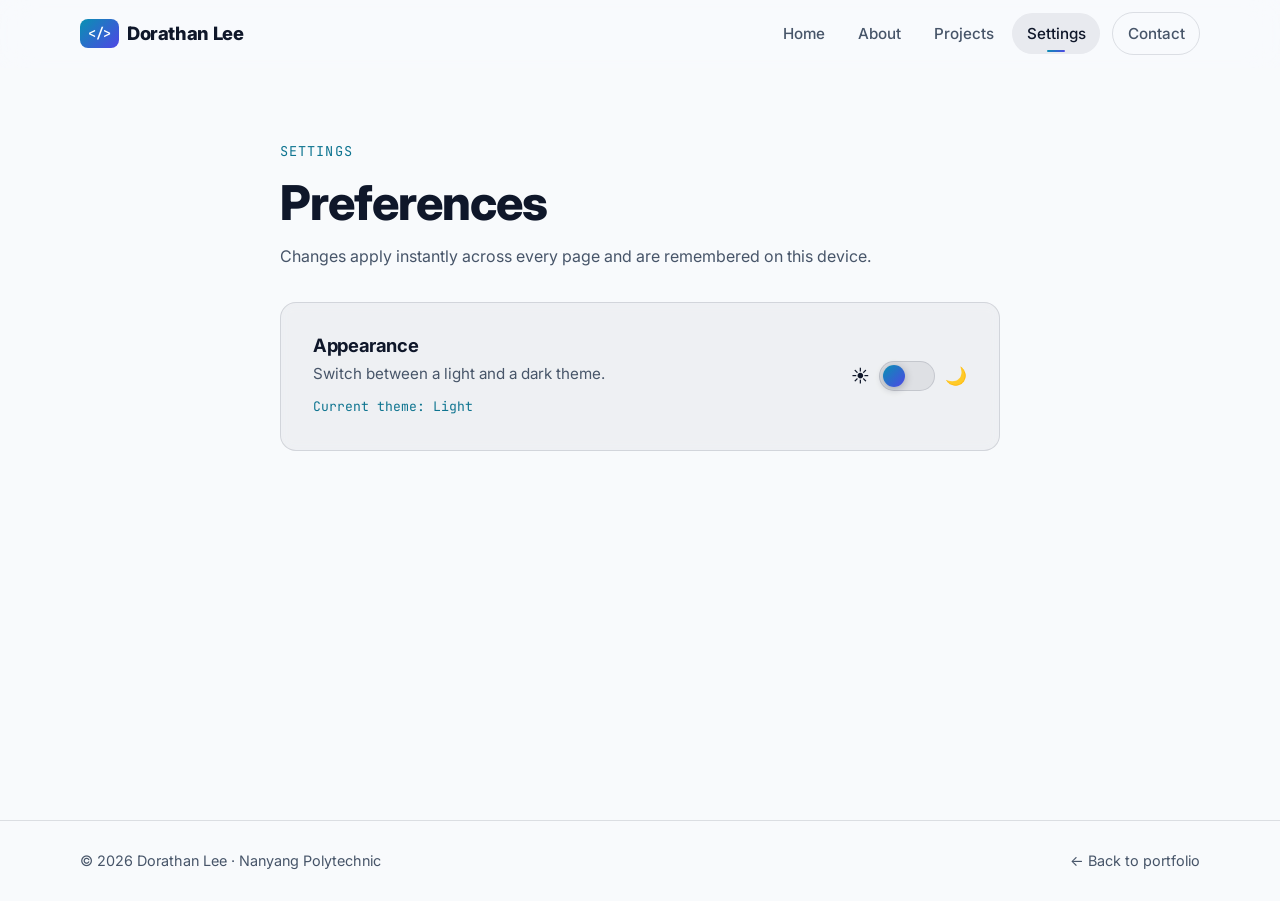
==== settings.html @ 397ababd "Initial portfolio commit" ====
<!DOCTYPE html>
<html lang="en" data-theme="light">
<head>
  <meta charset="UTF-8" />
  <meta name="viewport" content="width=device-width, initial-scale=1" />
  <title>Settings | Dorathan Lee</title>
  <meta name="description" content="Site settings: switch between light and dark themes." />
  <meta name="theme-color" content="#f8fafc" />
  <!-- Applies the saved theme (default: light) before first paint -->
  <script src="theme.js"></script>
  <link rel="preconnect" href="https://fonts.googleapis.com" />
  <link rel="preconnect" href="https://fonts.gstatic.com" crossorigin />
  <link href="https://fonts.googleapis.com/css2?family=Inter:wght@400;500;600;700;800&family=JetBrains+Mono:wght@400;500&display=swap" rel="stylesheet" />
  <link rel="stylesheet" href="styles.css" />
</head>
<body>
  <a class="skip-link" href="#main">Skip to content</a>

  <header class="site-header" id="header">
    <div class="container nav-wrap">
      <a href="index.html#home" class="logo" aria-label="Home">
        <span class="logo-mark">&lt;/&gt;</span> Dorathan Lee
      </a>
      <button class="nav-toggle" id="navToggle" aria-label="Toggle navigation" aria-expanded="false" aria-controls="navMenu">
        <span></span><span></span><span></span>
      </button>
      <nav class="nav-menu" id="navMenu" aria-label="Primary">
        <a href="index.html#home" class="nav-link">Home</a>
        <a href="index.html#about" class="nav-link">About</a>
        <a href="index.html#projects" class="nav-link">Projects</a>
        <a href="settings.html" class="nav-link active" aria-current="page">Settings</a>
        <a href="index.html#contact" class="nav-link nav-cta">Contact</a>
      </nav>
    </div>
  </header>

  <main id="main" class="settings-page">
    <div class="container settings-wrap">
      <header class="section-head">
        <p class="section-kicker">Settings</p>
        <h2>Preferences</h2>
        <p class="muted">Changes apply instantly across every page and are remembered on this device.</p>
      </header>

      <section class="card" aria-labelledby="themeHeading">
        <div class="setting-row">
          <div>
            <h3 id="themeHeading">Appearance</h3>
            <p>Switch between a light and a dark theme.</p>
            <span class="setting-state">Current theme: <span id="themeLabel">Light</span></span>
          </div>
          <label class="switch" for="themeToggle">
            <span class="switch-icon" aria-hidden="true">☀️</span>
            <input type="checkbox" id="themeToggle" role="switch" aria-label="Dark mode" />
            <span class="switch-track" aria-hidden="true"><span class="switch-thumb"></span></span>
            <span class="switch-icon" aria-hidden="true">🌙</span>
          </label>
        </div>
      </section>
    </div>
  </main>

  <footer class="site-footer">
    <div class="container footer-inner">
      <p>© <span id="year"></span> Dorathan Lee · Nanyang Polytechnic</p>
      <a href="index.html" class="to-top">← Back to portfolio</a>
    </div>
  </footer>

  <script src="script.js"></script>
</body>
</html>
---- styles.css ----
/* ===== Design tokens (LIGHT is the default) ===== */
:root {
  --bg: #f8fafc;
  --bg-alt: #eef2f7;
  --surface: rgba(15, 23, 42, 0.04);
  --surface-strong: rgba(15, 23, 42, 0.07);
  --border: rgba(15, 23, 42, 0.12);
  --text: #0f172a;
  --muted: #475569;
  --cyan: #0e7490;
  --indigo: #4f46e5;
  --grad-a: #0891b2;
  --grad-b: #4f46e5;
  --gradient: linear-gradient(135deg, var(--grad-a), var(--grad-b));
  --on-accent: #ffffff;
  --header-bg: rgba(248, 250, 252, 0.7);
  --header-bg-scrolled: rgba(248, 250, 252, 0.92);
  --menu-bg: rgba(248, 250, 252, 0.97);
  --banner-bg: rgba(248, 250, 252, 0.7);
  --chip-bg: rgba(14, 116, 144, 0.08);
  --chip-border: rgba(14, 116, 144, 0.25);
  --card-hover-border: rgba(14, 116, 144, 0.45);
  --glow-opacity: 0.22;
  --hero-glow-1: rgba(99, 102, 241, 0.14);
  --hero-glow-2: rgba(34, 211, 238, 0.14);
  --radius: 16px;
  --header-h: 68px;
  --shadow: 0 10px 40px rgba(15, 23, 42, 0.12);
  --font: "Inter", system-ui, -apple-system, "Segoe UI", Roboto, sans-serif;
  --mono: "JetBrains Mono", ui-monospace, SFMono-Regular, Menlo, monospace;
  --ease: cubic-bezier(0.22, 1, 0.36, 1);
  color-scheme: light;
}

/* ===== Dark theme overrides ===== */
:root[data-theme="dark"] {
  --bg: #0b1220;
  --bg-alt: #0e1628;
  --surface: rgba(255, 255, 255, 0.04);
  --surface-strong: rgba(255, 255, 255, 0.07);
  --border: rgba(148, 163, 184, 0.18);
  --text: #f8fafc;
  --muted: #94a3b8;
  --cyan: #22d3ee;
  --indigo: #6366f1;
  --grad-a: #22d3ee;
  --grad-b: #6366f1;
  --on-accent: #04121a;
  --header-bg: rgba(11, 18, 32, 0.55);
  --header-bg-scrolled: rgba(11, 18, 32, 0.8);
  --menu-bg: rgba(11, 18, 32, 0.96);
  --banner-bg: rgba(11, 18, 32, 0.6);
  --chip-bg: rgba(34, 211, 238, 0.08);
  --chip-border: rgba(34, 211, 238, 0.22);
  --card-hover-border: rgba(34, 211, 238, 0.4);
  --glow-opacity: 0.35;
  --hero-glow-1: rgba(99, 102, 241, 0.18);
  --hero-glow-2: rgba(34, 211, 238, 0.12);
  --shadow: 0 10px 40px rgba(2, 6, 23, 0.5);
  color-scheme: dark;
}

/* ===== Base ===== */
*, *::before, *::after { box-sizing: border-box; }
html { scroll-behavior: smooth; scroll-padding-top: var(--header-h); }
body {
  margin: 0;
  font-family: var(--font);
  background: var(--bg);
  color: var(--text);
  line-height: 1.65;
  -webkit-font-smoothing: antialiased;
  overflow-x: hidden;
  transition: background-color .3s, color .3s;
}
img, svg { max-width: 100%; display: block; }
a { color: inherit; text-decoration: none; }
ul { list-style: none; margin: 0; padding: 0; }
h1, h2, h3, h4, p { margin: 0; }
h1, h2, h3, h4 { line-height: 1.15; letter-spacing: -0.02em; }
button { font: inherit; color: inherit; cursor: pointer; }
:focus-visible { outline: 2px solid var(--cyan); outline-offset: 3px; border-radius: 6px; }

.container { width: min(1120px, 100% - 2.5rem); margin-inline: auto; }
.muted { color: var(--muted); }
.skip-link {
  position: absolute; left: 1rem; top: -4rem; z-index: 200;
  background: var(--cyan); color: var(--on-accent); padding: .6rem 1rem; border-radius: 8px; font-weight: 600;
  transition: top .2s;
}
.skip-link:focus { top: 1rem; }

.gradient-text {
  background: var(--gradient);
  -webkit-background-clip: text; background-clip: text;
  -webkit-text-fill-color: transparent; color: transparent;
}

/* ===== Header (glassmorphism) ===== */
.site-header {
  position: fixed; inset: 0 0 auto 0; z-index: 100;
  height: var(--header-h);
  background: var(--header-bg);
  backdrop-filter: blur(16px) saturate(160%);
  -webkit-backdrop-filter: blur(16px) saturate(160%);
  border-bottom: 1px solid transparent;
  transition: background .3s, border-color .3s, box-shadow .3s;
}
.site-header.scrolled {
  background: var(--header-bg-scrolled);
  border-color: var(--border);
  box-shadow: 0 8px 30px rgba(15, 23, 42, .12);
}
.nav-wrap { display: flex; align-items: center; justify-content: space-between; height: 100%; }
.logo { font-weight: 800; font-size: 1.15rem; letter-spacing: -0.02em; display: inline-flex; align-items: center; gap: .5rem; }
.logo-mark {
  font-family: var(--mono); font-size: .85rem; padding: .2rem .5rem; border-radius: 8px;
  background: var(--gradient); color: var(--on-accent); font-weight: 600;
}
.nav-menu { display: flex; align-items: center; gap: .25rem; }
.nav-link {
  position: relative; padding: .5rem .9rem; border-radius: 999px;
  color: var(--muted); font-weight: 500; font-size: .95rem;
  transition: color .25s, background .25s;
}
.nav-link:hover { color: var(--text); background: var(--surface); }
.nav-link.active { color: var(--text); background: var(--surface-strong); }
.nav-link.active::after {
  content: ""; position: absolute; left: 50%; bottom: 2px; width: 18px; height: 2px;
  transform: translateX(-50%); background: var(--gradient); border-radius: 2px;
}
.nav-cta { border: 1px solid var(--border); margin-left: .5rem; }

.nav-toggle {
  display: none; background: none; border: 0; width: 44px; height: 44px; padding: 0;
  flex-direction: column; align-items: center; justify-content: center; gap: 5px;
}
.nav-toggle span { width: 22px; height: 2px; background: var(--text); border-radius: 2px; transition: transform .3s var(--ease), opacity .2s; }
.nav-toggle[aria-expanded="true"] span:nth-child(1) { transform: translateY(7px) rotate(45deg); }
.nav-toggle[aria-expanded="true"] span:nth-child(2) { opacity: 0; }
.nav-toggle[aria-expanded="true"] span:nth-child(3) { transform: translateY(-7px) rotate(-45deg); }

/* ===== Buttons ===== */
.btn {
  display: inline-flex; align-items: center; justify-content: center; gap: .5rem;
  padding: .85rem 1.6rem; border-radius: 12px; font-weight: 600; font-size: 1rem;
  border: 1px solid transparent;
  transition: transform .25s var(--ease), box-shadow .25s, background .25s, border-color .25s;
}
.btn:hover { transform: translateY(-2px); }
.btn-primary { background: var(--gradient); color: var(--on-accent); box-shadow: 0 8px 28px rgba(79, 70, 229, .25); }
.btn-primary:hover { box-shadow: 0 12px 36px rgba(99, 102, 241, .4); }
.btn-ghost { background: var(--surface); border-color: var(--border); color: var(--text); }
.btn-ghost:hover { border-color: var(--cyan); background: var(--surface-strong); }
.btn-icon { width: 1.15em; height: 1.15em; flex-shrink: 0; }
.cta-group { display: flex; flex-wrap: wrap; gap: 1rem; }
.cta-group.center { justify-content: center; }

/* ===== Hero ===== */
.hero {
  position: relative; min-height: 100svh; display: flex; flex-direction: column; justify-content: center;
  padding-top: var(--header-h); overflow: hidden;
  background:
    radial-gradient(ellipse at 20% 0%, var(--hero-glow-1), transparent 55%),
    radial-gradient(ellipse at 90% 40%, var(--hero-glow-2), transparent 50%),
    var(--bg);
}
.hero::before {
  content: ""; position: absolute; inset: 0; pointer-events: none;
  background-image: linear-gradient(var(--border) 1px, transparent 1px), linear-gradient(90deg, var(--border) 1px, transparent 1px);
  background-size: 56px 56px; opacity: .25;
  mask-image: radial-gradient(ellipse at center, #000 20%, transparent 75%);
  -webkit-mask-image: radial-gradient(ellipse at center, #000 20%, transparent 75%);
}
.hero-glow { position: absolute; border-radius: 50%; filter: blur(90px); opacity: var(--glow-opacity); pointer-events: none; animation: float 12s ease-in-out infinite; }
.glow-a { width: 340px; height: 340px; background: var(--indigo); top: 10%; left: -80px; }
.glow-b { width: 300px; height: 300px; background: var(--cyan); bottom: 15%; right: -60px; animation-delay: -6s; }
@keyframes float { 0%, 100% { transform: translateY(0); } 50% { transform: translateY(-30px); } }

.hero-inner { position: relative; padding-block: 4rem 3rem; max-width: 900px; margin-inline: auto 0; margin-left: max(1.25rem, calc((100% - 1120px) / 2)); }
.eyebrow {
  display: inline-flex; align-items: center; gap: .6rem;
  font-family: var(--mono); font-size: .82rem; color: var(--cyan);
  padding: .4rem .9rem; border: 1px solid var(--border); border-radius: 999px; background: var(--surface);
  margin-bottom: 1.5rem;
}
.dot { width: 8px; height: 8px; border-radius: 50%; background: var(--cyan); box-shadow: 0 0 0 0 rgba(34, 211, 238, .6); animation: pulse 2s infinite; }
@keyframes pulse { 70% { box-shadow: 0 0 0 10px rgba(34, 211, 238, 0); } 100% { box-shadow: 0 0 0 0 rgba(34, 211, 238, 0); } }

.hero h1 { font-size: clamp(2.4rem, 6.5vw, 4.6rem); font-weight: 800; margin-bottom: 1.5rem; }
.lead { font-size: clamp(1.05rem, 2vw, 1.25rem); color: var(--muted); max-width: 60ch; margin-bottom: 2rem; }
.lead strong { color: var(--text); }

.hero-stats { display: flex; flex-wrap: wrap; gap: 2.5rem; margin-top: 3rem; }
.hero-stats li { display: flex; flex-direction: column; }
.hero-stats strong { font-size: 1.9rem; font-weight: 800; background: var(--gradient); -webkit-background-clip: text; background-clip: text; -webkit-text-fill-color: transparent; }
.hero-stats span { color: var(--muted); font-size: .9rem; }

/* Skills banner */
.skills-banner { position: relative; border-block: 1px solid var(--border); background: var(--banner-bg); backdrop-filter: blur(8px); }
.marquee { overflow: hidden; mask-image: linear-gradient(90deg, transparent, #000 8%, #000 92%, transparent); -webkit-mask-image: linear-gradient(90deg, transparent, #000 8%, #000 92%, transparent); }
.marquee-track { display: flex; width: max-content; gap: 3rem; padding: 1.1rem 1.5rem; animation: marquee 32s linear infinite; }
.marquee:hover .marquee-track { animation-play-state: paused; }
.marquee-track li { font-family: var(--mono); font-size: .95rem; color: var(--muted); white-space: nowrap; display: inline-flex; align-items: center; gap: 3rem; }
.marquee-track li::after { content: "✦"; color: var(--cyan); font-size: .8rem; }
@keyframes marquee { to { transform: translateX(-50%); } }

/* ===== Sections ===== */
.section { padding-block: clamp(4.5rem, 10vw, 7.5rem); }
.section-alt { background: var(--bg-alt); border-block: 1px solid var(--border); }
.section-head { max-width: 720px; margin-bottom: 3rem; display: grid; gap: .8rem; }
.section-kicker { font-family: var(--mono); font-size: .85rem; color: var(--cyan); letter-spacing: .08em; text-transform: uppercase; }
.section-head h2, .contact-card h2 { font-size: clamp(1.9rem, 4.2vw, 3rem); font-weight: 800; }
.subhead { font-size: 1.5rem; margin: 3.5rem 0 1.5rem; }

.card {
  background: var(--surface); border: 1px solid var(--border); border-radius: var(--radius);
  padding: 2rem; backdrop-filter: blur(6px);
  transition: transform .35s var(--ease), border-color .3s, box-shadow .3s;
}
.card:hover { border-color: var(--card-hover-border); }
.card h3 { font-size: 1.35rem; margin-bottom: 1.25rem; }
.card p { color: var(--muted); }
.card p + p { margin-top: 1rem; }
.card strong { color: var(--text); }

/* About */
.about-grid { display: grid; grid-template-columns: repeat(2, 1fr); gap: 1.5rem; }
.edu-item { display: flex; gap: 1rem; align-items: center; margin-bottom: 1.25rem; padding: 1rem; border-radius: 12px; background: var(--surface-strong); }
.edu-icon { font-size: 1.8rem; width: 52px; height: 52px; display: grid; place-items: center; border-radius: 12px; background: var(--gradient); flex-shrink: 0; }
.edu-item h4 { font-size: 1.05rem; }
.check-list { margin-top: 1.25rem; display: grid; gap: .7rem; color: var(--muted); font-size: .95rem; }
.check-list li { position: relative; padding-left: 1.6rem; }
.check-list li::before { content: "✓"; position: absolute; left: 0; color: var(--cyan); font-weight: 700; }
blockquote { margin: 1.5rem 0 0; padding: .5rem 0 .5rem 1.1rem; border-left: 3px solid var(--indigo); font-style: italic; color: var(--text); }

.stack-grid { display: grid; grid-template-columns: repeat(3, 1fr); gap: 1.5rem; }
.stack-card:hover { transform: translateY(-6px); box-shadow: var(--shadow); }
.stack-icon { font-size: 1.6rem; width: 52px; height: 52px; display: grid; place-items: center; border-radius: 12px; background: var(--surface-strong); border: 1px solid var(--border); margin-bottom: 1rem; }
.stack-card h4 { font-size: 1.15rem; margin-bottom: 1rem; }
.chips, .tags { display: flex; flex-wrap: wrap; gap: .5rem; }
.chips li, .tags li {
  font-family: var(--mono); font-size: .78rem; padding: .3rem .7rem; border-radius: 999px;
  color: var(--cyan); background: var(--chip-bg); border: 1px solid var(--chip-border);
}

/* Projects */
.filters { display: flex; flex-wrap: wrap; gap: .6rem; margin-bottom: 2.25rem; }
.filter-btn {
  padding: .6rem 1.2rem; border-radius: 999px; background: var(--surface); border: 1px solid var(--border);
  color: var(--muted); font-weight: 500; font-size: .92rem; transition: all .25s;
}
.filter-btn:hover { color: var(--text); border-color: var(--cyan); }
.filter-btn.active { background: var(--gradient); color: var(--on-accent); border-color: transparent; font-weight: 600; }

.project-grid { display: grid; grid-template-columns: repeat(3, 1fr); gap: 1.5rem; }
.project-card {
  display: flex; flex-direction: column; overflow: hidden;
  background: var(--surface); border: 1px solid var(--border); border-radius: var(--radius);
  transition: transform .35s var(--ease), box-shadow .35s, border-color .3s, opacity .35s;
}
.project-card:hover { transform: translateY(-8px); border-color: rgba(99, 102, 241, .55); box-shadow: 0 18px 50px rgba(99, 102, 241, .18); }
.project-card.hide { display: none; }
.project-card.fade-in { animation: cardIn .45s var(--ease) both; }
@keyframes cardIn { from { opacity: 0; transform: translateY(18px) scale(.97); } to { opacity: 1; transform: none; } }

.project-thumb { height: 150px; display: grid; place-items: center; font-size: 3rem; position: relative; overflow: hidden; }
.project-thumb::after { content: ""; position: absolute; inset: 0; background: linear-gradient(to top, rgba(11, 18, 32, .6), transparent); }
.thumb-1 { background: linear-gradient(135deg, #0e7490, #4338ca); }
.thumb-2 { background: linear-gradient(135deg, #4338ca, #7c3aed); }
.thumb-3 { background: linear-gradient(135deg, #0891b2, #0f766e); }
.thumb-4 { background: linear-gradient(135deg, #1d4ed8, #0891b2); }
.thumb-5 { background: linear-gradient(135deg, #6d28d9, #0e7490); }
.thumb-6 { background: linear-gradient(135deg, #0f766e, #4338ca); }

.project-body { padding: 1.5rem; display: flex; flex-direction: column; gap: .8rem; flex: 1; }
.project-cat { font-family: var(--mono); font-size: .75rem; color: var(--cyan); text-transform: uppercase; letter-spacing: .08em; }
.project-body h3 { font-size: 1.25rem; }
.project-body p { color: var(--muted); font-size: .95rem; flex: 1; }
.project-links { display: flex; gap: 1.25rem; padding-top: .9rem; margin-top: .3rem; border-top: 1px solid var(--border); font-size: .9rem; font-weight: 600; }
.project-links a { color: var(--text); transition: color .2s; }
.project-links a:hover { color: var(--cyan); }
.empty-state { text-align: center; color: var(--muted); padding: 3rem 0; }

/* Contact */
.contact-card {
  text-align: center; display: grid; gap: 1.2rem; justify-items: center;
  padding: clamp(2.5rem, 7vw, 5rem) 1.5rem; border-radius: 24px; border: 1px solid var(--border);
  background:
    radial-gradient(ellipse at top, var(--hero-glow-1), transparent 65%),
    radial-gradient(ellipse at bottom, var(--hero-glow-2), transparent 60%),
    var(--surface);
}
.contact-card .lead { margin: 0 0 .5rem; }

/* ===== Settings page ===== */
.settings-page { padding-top: calc(var(--header-h) + clamp(2.5rem, 6vw, 4.5rem)); min-height: calc(100svh - 80px); }
.settings-wrap { max-width: 720px; }
.settings-wrap .section-head { margin-bottom: 2rem; }
.setting-row {
  display: flex; align-items: center; justify-content: space-between; gap: 1.5rem;
}
.setting-row h3 { font-size: 1.15rem; margin-bottom: .35rem; }
.setting-row p { font-size: .95rem; }
.setting-state { font-family: var(--mono); font-size: .82rem; color: var(--cyan); margin-top: .6rem; display: block; }

/* Light/Dark switch */
.switch { position: relative; display: inline-flex; align-items: center; gap: .6rem; flex-shrink: 0; cursor: pointer; }
.switch input { position: absolute; opacity: 0; width: 100%; height: 100%; margin: 0; cursor: pointer; }
.switch-icon { font-size: 1.1rem; line-height: 1; }
.switch-track {
  position: relative; width: 56px; height: 30px; border-radius: 999px;
  background: var(--surface-strong); border: 1px solid var(--border);
  transition: background .3s, border-color .3s;
}
.switch-thumb {
  position: absolute; top: 3px; left: 3px; width: 22px; height: 22px; border-radius: 50%;
  background: var(--gradient); box-shadow: 0 2px 8px rgba(15, 23, 42, .3);
  transition: transform .3s var(--ease);
}
.switch input:checked ~ .switch-track { border-color: var(--cyan); }
.switch input:checked ~ .switch-track .switch-thumb { transform: translateX(26px); }
.switch input:focus-visible ~ .switch-track { outline: 2px solid var(--cyan); outline-offset: 3px; }

/* Footer */
.site-footer { border-top: 1px solid var(--border); padding-block: 1.75rem; color: var(--muted); font-size: .9rem; }
.footer-inner { display: flex; flex-wrap: wrap; gap: 1rem; justify-content: space-between; align-items: center; }
.to-top:hover { color: var(--cyan); }

/* ===== Scroll reveal ===== */
.reveal { opacity: 0; transform: translateY(28px); transition: opacity .8s var(--ease), transform .8s var(--ease); transition-delay: var(--delay, 0ms); }
.reveal.visible { opacity: 1; transform: none; }
.no-js .reveal { opacity: 1; transform: none; }

/* ===== Responsive ===== */
@media (max-width: 960px) {
  .project-grid, .stack-grid { grid-template-columns: repeat(2, 1fr); }
  .about-grid { grid-template-columns: 1fr; }
}
@media (max-width: 760px) {
  .nav-toggle { display: flex; }
  .nav-menu {
    position: absolute; top: var(--header-h); left: 0; right: 0;
    flex-direction: column; align-items: stretch; gap: .25rem; padding: 1rem 1.25rem 1.5rem;
    background: var(--menu-bg); backdrop-filter: blur(16px); -webkit-backdrop-filter: blur(16px);
    border-bottom: 1px solid var(--border);
    transform: translateY(-12px); opacity: 0; visibility: hidden;
    transition: transform .3s var(--ease), opacity .25s, visibility .25s;
  }
  .nav-menu.open { transform: none; opacity: 1; visibility: visible; }
  .nav-link { padding: .8rem 1rem; text-align: left; }
  .nav-link.active::after { display: none; }
  .nav-cta { margin-left: 0; }
  .hero-inner { margin-left: auto; width: min(1120px, 100% - 2.5rem); margin-inline: auto; }
  .hero-stats { gap: 1.75rem; }
}
@media (max-width: 600px) {
  .project-grid, .stack-grid { grid-template-columns: 1fr; }
  .card { padding: 1.5rem; }
  .btn { width: 100%; }
  .cta-group.center .btn { width: auto; flex: 1 1 140px; }
  .footer-inner { justify-content: center; text-align: center; }
  .setting-row { flex-direction: column; align-items: flex-start; }
}

/* ===== Reduced motion ===== */
@media (prefers-reduced-motion: reduce) {
  html { scroll-behavior: auto; }
  *, *::before, *::after { animation-duration: .01ms !important; animation-iteration-count: 1 !important; transition-duration: .01ms !important; }
  .reveal { opacity: 1; transform: none; }
  .marquee-track { animation: none; }
}
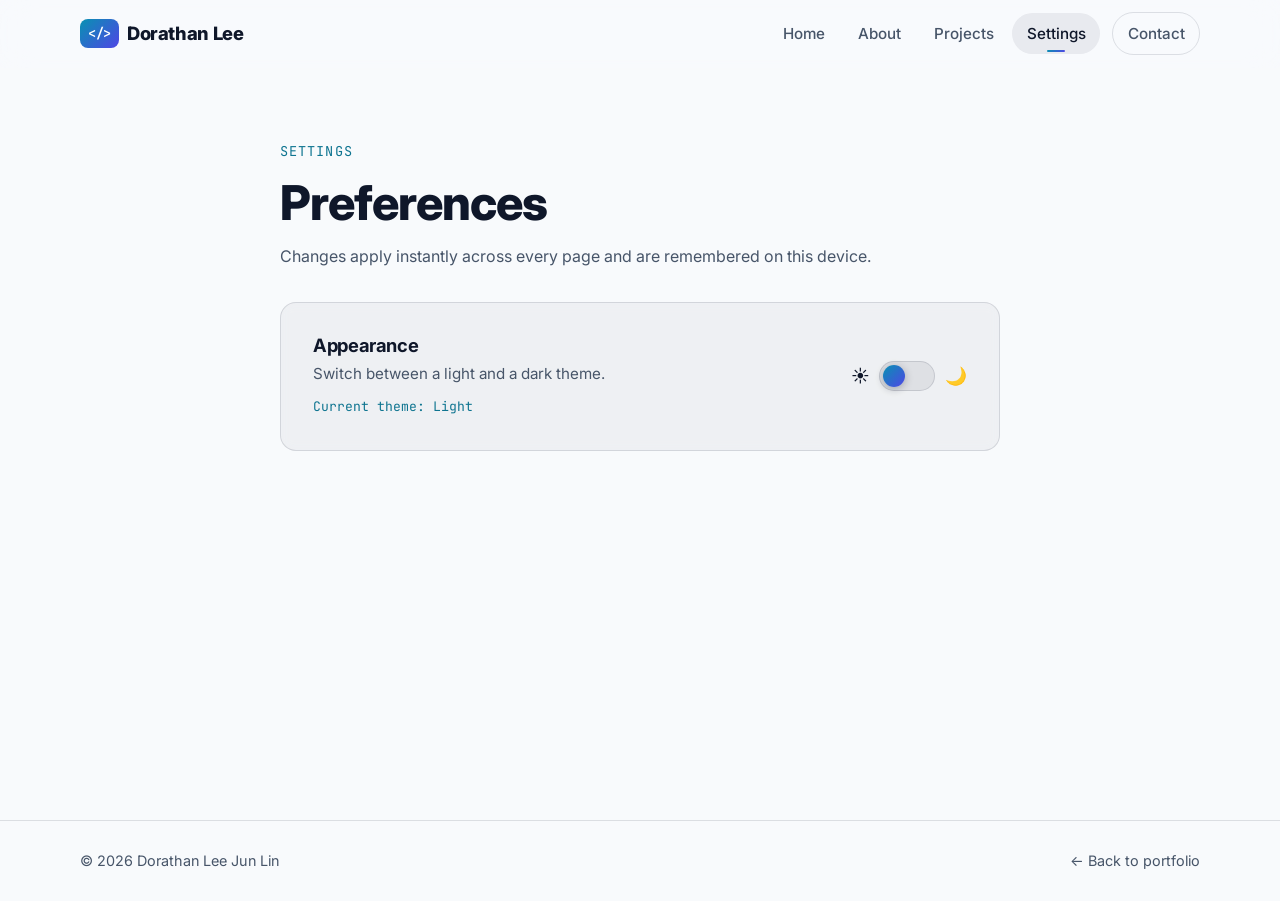
==== commit a26d7c7e: "change details" ====
--- a/settings.html
+++ b/settings.html
@@ -62,7 +62,7 @@
 
   <footer class="site-footer">
     <div class="container footer-inner">
-      <p>© <span id="year"></span> Dorathan Lee · Nanyang Polytechnic</p>
+      <p>© <span id="year"></span> Dorathan Lee Jun Lin</p>
       <a href="index.html" class="to-top">← Back to portfolio</a>
     </div>
   </footer>
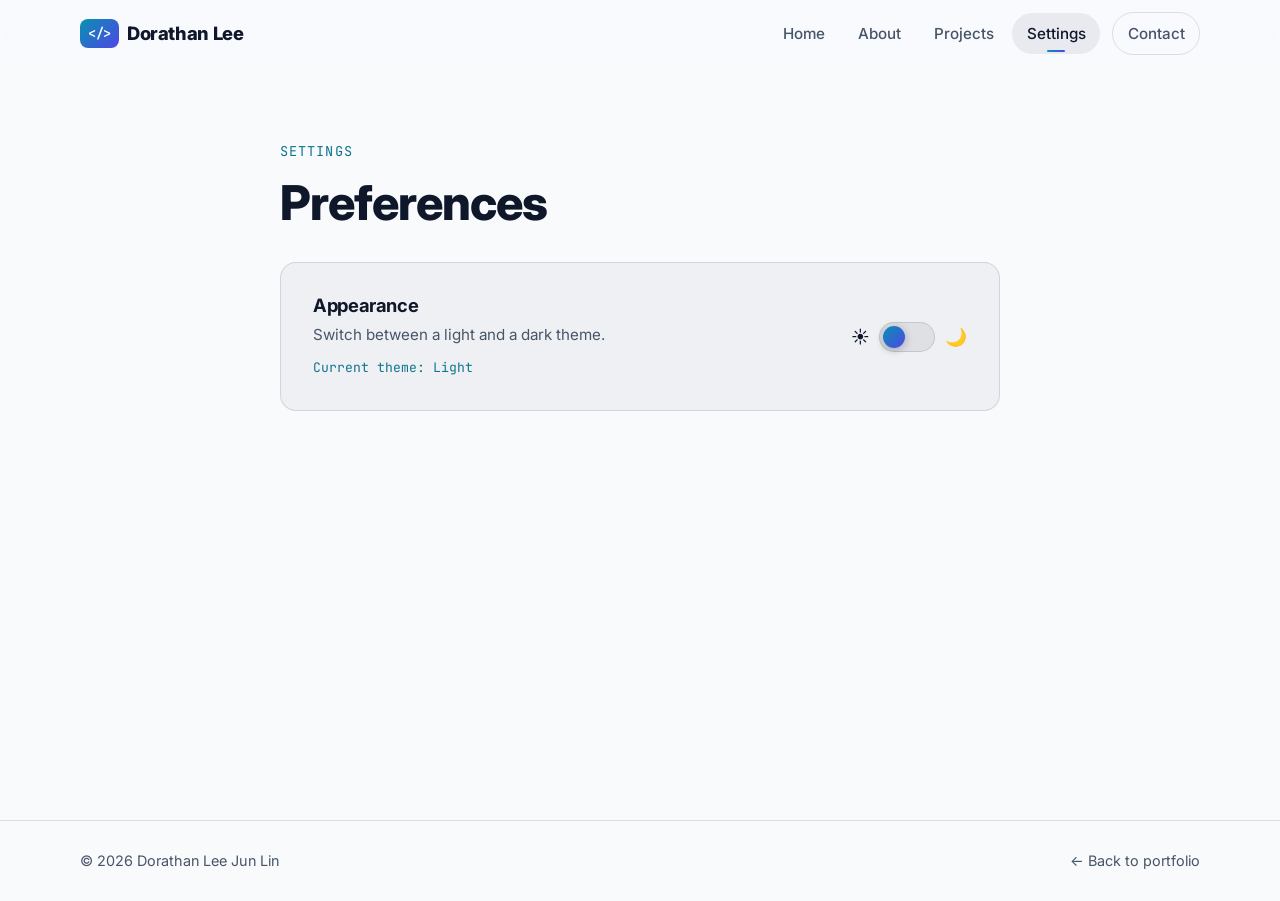
==== commit 2af7d1c3: "add details" ====
--- a/settings.html
+++ b/settings.html
@@ -39,7 +39,6 @@
       <header class="section-head">
         <p class="section-kicker">Settings</p>
         <h2>Preferences</h2>
-        <p class="muted">Changes apply instantly across every page and are remembered on this device.</p>
       </header>
 
       <section class="card" aria-labelledby="themeHeading">
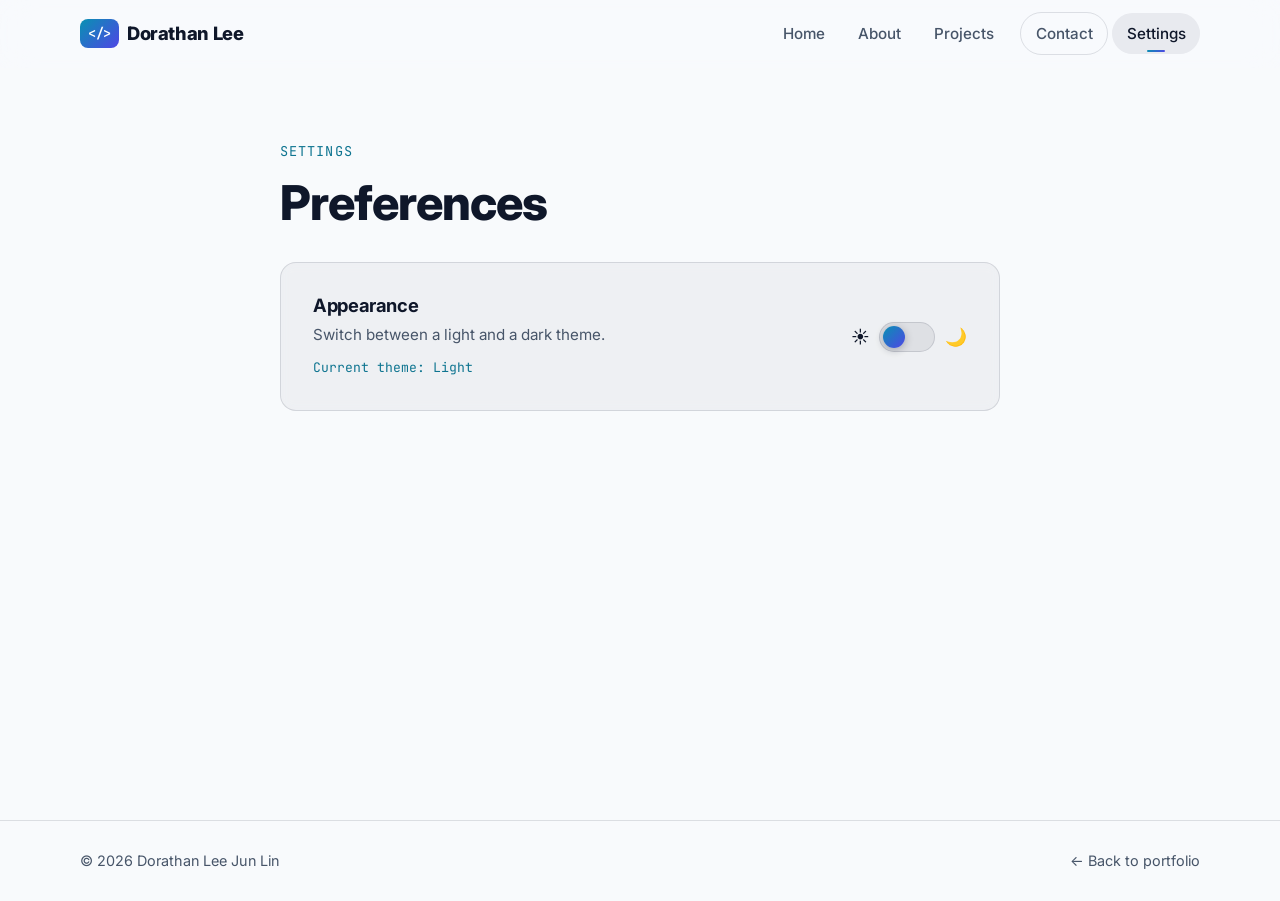
==== commit 56aab9ef: "change detail" ====
--- a/settings.html
+++ b/settings.html
@@ -28,8 +28,8 @@
         <a href="index.html#home" class="nav-link">Home</a>
         <a href="index.html#about" class="nav-link">About</a>
         <a href="index.html#projects" class="nav-link">Projects</a>
+        <a href="index.html#contact" class="nav-link nav-cta">Contact</a>
         <a href="settings.html" class="nav-link active" aria-current="page">Settings</a>
-        <a href="index.html#contact" class="nav-link nav-cta">Contact</a>
       </nav>
     </div>
   </header>
